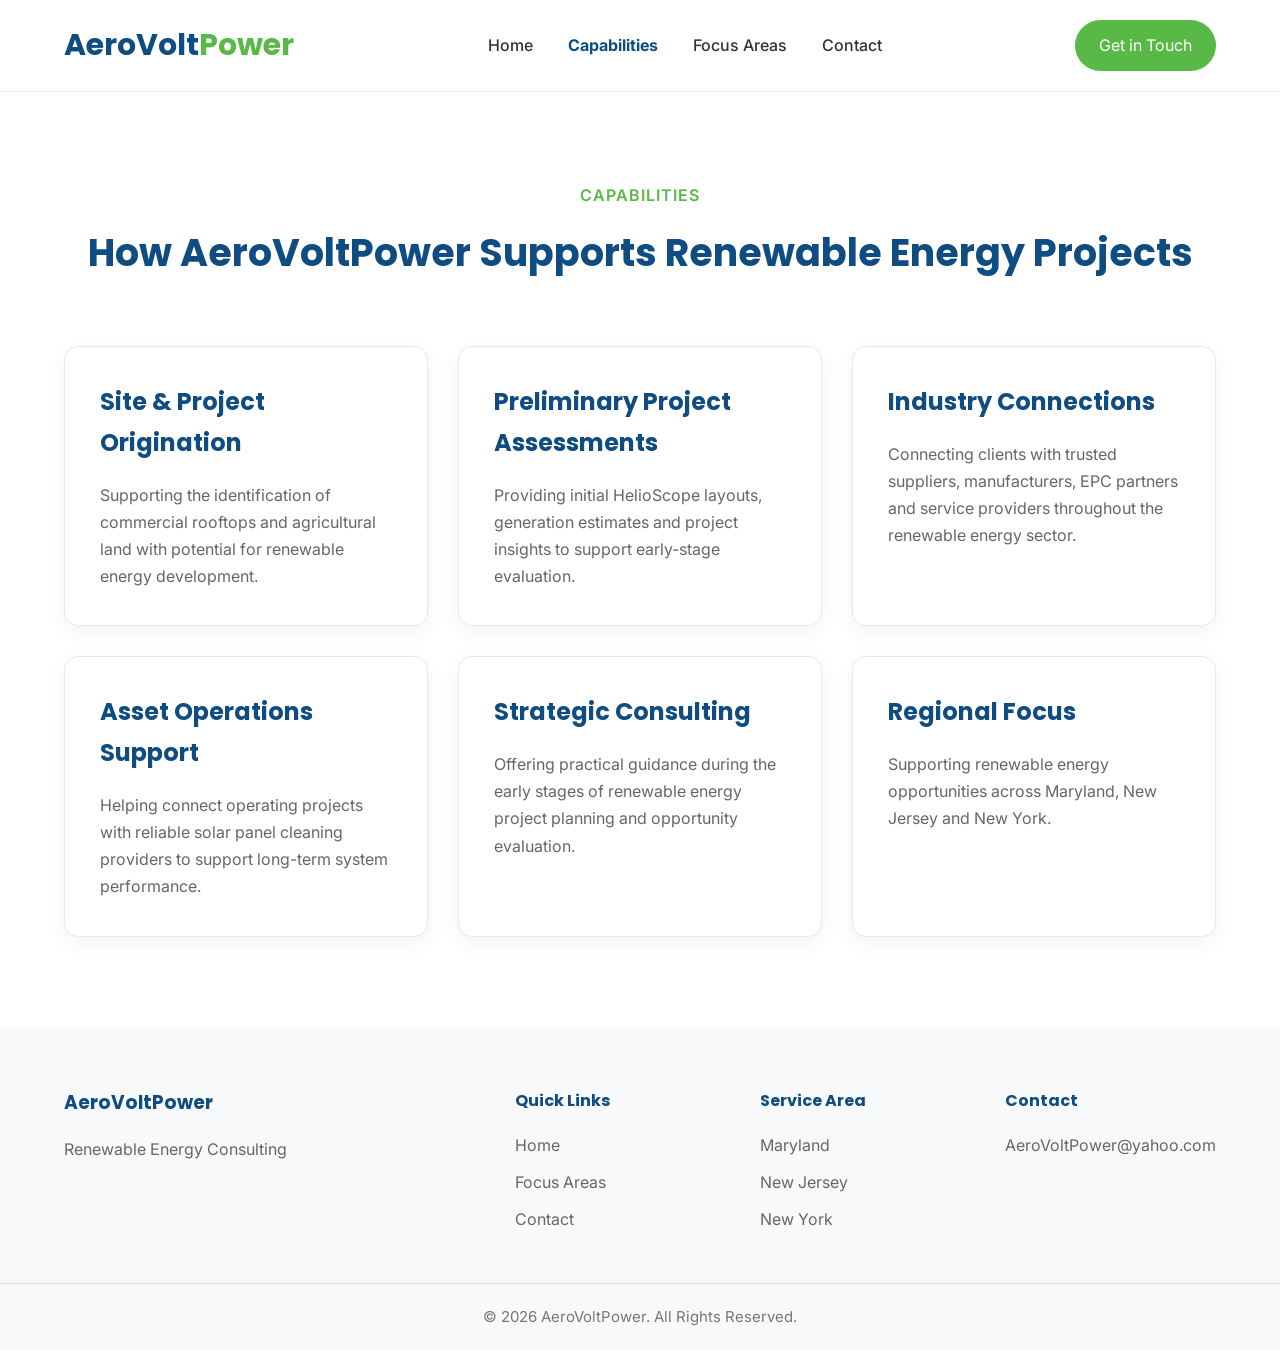
==== capabilities.html @ bcbb5c23 "Added capabilities page" ====
<!DOCTYPE html>
<html lang="en">

<head>
    <meta charset="UTF-8">
    <meta name="viewport" content="width=device-width, initial-scale=1.0">

    <title>Capabilities | AeroVoltPower</title>

    <meta name="description"
        content="Explore AeroVoltPower's renewable energy consulting capabilities for Community Solar, Battery Energy Storage Systems (BESS), and Agrivoltaics.">

    <link rel="preconnect" href="https://fonts.googleapis.com">
    <link rel="preconnect" href="https://fonts.gstatic.com" crossorigin>

    <link href="https://fonts.googleapis.com/css2?family=Inter:wght@300;400;500;600&family=Poppins:wght@500;600;700&display=swap"
        rel="stylesheet">

    <link rel="stylesheet" href="style.css">
</head>

<body>

<header>

<div class="container">

<a href="index.html" class="logo">
AeroVolt<span>Power</span>
</a>

<nav>

<ul>

<li><a href="index.html">Home</a></li>
<li><a href="capabilities.html">Capabilities</a></li>
<li><a href="focus-areas.html">Focus Areas</a></li>
<li><a href="contact.html">Contact</a></li>

</ul>

</nav>

<a href="contact.html" class="btn-nav">

Get in Touch

</a>

</div>

</header>

<section>

<div class="container">

<div class="section-heading">

<span>Capabilities</span>

<h2>How AeroVoltPower Supports Renewable Energy Projects</h2>

</div>

<div class="cards">

<div class="card">

<h3>Site & Project Origination</h3>

<p>
Supporting the identification of commercial rooftops and agricultural land with
potential for renewable energy development.
</p>

</div>

<div class="card">

<h3>Preliminary Project Assessments</h3>

<p>
Providing initial HelioScope layouts, generation estimates and project insights
to support early-stage evaluation.
</p>

</div>

<div class="card">

<h3>Industry Connections</h3>

<p>
Connecting clients with trusted suppliers, manufacturers, EPC partners and
service providers throughout the renewable energy sector.
</p>

</div>

<div class="card">

<h3>Asset Operations Support</h3>

<p>
Helping connect operating projects with reliable solar panel cleaning providers
to support long-term system performance.
</p>

</div>

<div class="card">

<h3>Strategic Consulting</h3>

<p>
Offering practical guidance during the early stages of renewable energy project
planning and opportunity evaluation.
</p>

</div>

<div class="card">

<h3>Regional Focus</h3>

<p>
Supporting renewable energy opportunities across Maryland, New Jersey and New
York.
</p>

</div>

</div>

</div>

</section>

<footer>

<div class="container footer-content">

<div>

<h3>AeroVoltPower</h3>

<p>Renewable Energy Consulting</p>

</div>

<div>

<h4>Quick Links</h4>

<p><a href="index.html">Home</a></p>

<p><a href="focus-areas.html">Focus Areas</a></p>

<p><a href="contact.html">Contact</a></p>

</div>

<div>

<h4>Service Area</h4>

<p>Maryland</p>

<p>New Jersey</p>

<p>New York</p>

</div>

<div>

<h4>Contact</h4>

<p>AeroVoltPower@yahoo.com</p>

</div>

</div>

<div class="copyright">

© 2026 AeroVoltPower. All Rights Reserved.

</div>

</footer>

<script src="script.js"></script>

</body>

</html>
---- style.css ----
/* ===========================
   AeroVoltPower Website
   Global Styles
=========================== */

*{
    margin:0;
    padding:0;
    box-sizing:border-box;
}

html{
    scroll-behavior:smooth;
}

body{
    font-family:'Inter',sans-serif;
    color:#333;
    background:#ffffff;
    line-height:1.7;
}

img{
    max-width:100%;
    display:block;
}

a{
    text-decoration:none;
}

ul{
    list-style:none;
}

.container{
    width:90%;
    max-width:1200px;
    margin:auto;
}

/* ===========================
   Header
=========================== */

header{

    position:sticky;
    top:0;
    z-index:1000;

    background:#ffffff;

    border-bottom:1px solid #ececec;

}

header .container{

    display:flex;

    justify-content:space-between;

    align-items:center;

    padding:20px 0;

}

.logo{

    font-size:30px;

    font-family:'Poppins',sans-serif;

    font-weight:700;

    color:#0F4C81;

}

.logo span{

    color:#58B947;

}

nav ul{

    display:flex;

    gap:35px;

}

nav a{

    color:#333;

    font-weight:500;

    transition:.3s;

}
nav a.active{

    color:#0F4C81;

    font-weight:700;

}

nav a:hover{

    color:#0F4C81;

}

.btn-nav{

    background:#58B947;

    color:#fff;

    padding:12px 24px;

    border-radius:30px;

    transition:.3s;

}

.btn-nav:hover{

    background:#0F4C81;

}

/* ===========================
   Hero
=========================== */

.hero{

    padding:90px 0;

}

.hero-grid{

    display:grid;

    grid-template-columns:1fr 1fr;

    align-items:center;

    gap:70px;

}

.tagline{

    color:#58B947;

    font-weight:600;

    letter-spacing:1px;

    text-transform:uppercase;

}

.hero h1{

    font-family:'Poppins',sans-serif;

    font-size:52px;

    color:#0F4C81;

    line-height:1.15;

    margin:18px 0;

}

.hero p{

    font-size:18px;

    color:#555;

    margin-bottom:35px;

}

.btn-primary{

    display:inline-block;

    background:#58B947;

    color:#fff;

    padding:15px 34px;

    border-radius:35px;

    transition:.3s;

}

.btn-primary:hover{

    background:#0F4C81;

}

.hero-image img{

    border-radius:16px;

    box-shadow:0 20px 50px rgba(0,0,0,.15);

}
/* ===========================
   Section Headings
=========================== */

section{
    padding:90px 0;
}

.section-heading{
    text-align:center;
    margin-bottom:60px;
}

.section-heading span{
    color:#58B947;
    text-transform:uppercase;
    font-weight:600;
    letter-spacing:1px;
}

.section-heading h2{
    margin-top:12px;
    font-size:38px;
    color:#0F4C81;
    font-family:'Poppins',sans-serif;
}

/* ===========================
   About
=========================== */

.about-content{
    max-width:900px;
    margin:auto;
    text-align:center;
}

.about-content p{
    margin-bottom:24px;
    font-size:18px;
    color:#555;
}

/* ===========================
   Cards
=========================== */

.cards{

    display:grid;

    grid-template-columns:repeat(3,1fr);

    gap:30px;

}

.card{

    background:#fff;

    padding:35px;

    border-radius:14px;

    border:1px solid #e8e8e8;

    transition:.35s;

    box-shadow:0 6px 20px rgba(0,0,0,.05);

}

.card:hover{

    transform:translateY(-8px);

    box-shadow:0 15px 40px rgba(0,0,0,.12);

}

.card h3{

    color:#0F4C81;

    margin-bottom:18px;

    font-size:24px;

    font-family:'Poppins',sans-serif;

}

.card p{

    color:#666;

}

/* ===========================
   Focus Areas
=========================== */

.focus-areas{

    background:#f7fafc;

}

/* ===========================
   Service Area
=========================== */

.service-area{

    text-align:center;

}

.states{

    display:flex;

    justify-content:center;

    gap:30px;

    margin-top:40px;

    flex-wrap:wrap;

}

.state{

    padding:18px 36px;

    border-radius:40px;

    background:#0F4C81;

    color:#fff;

    font-weight:600;

    min-width:180px;

}
/* ===========================
   CTA Section
=========================== */

.cta{

    background:#0F4C81;

    color:#ffffff;

    text-align:center;

}

.cta h2{

    font-family:'Poppins',sans-serif;

    font-size:40px;

    margin-bottom:20px;

}

.cta p{

    max-width:760px;

    margin:0 auto 35px;

    font-size:18px;

}

.cta .btn-primary{

    background:#58B947;

}

.cta .btn-primary:hover{

    background:#ffffff;

    color:#0F4C81;

}

/* ===========================
   Footer
=========================== */

footer{

    background:#f8f9fa;

    padding:60px 0 20px;

}

.footer-content{

    display:grid;

    grid-template-columns:2fr 1fr 1fr 1fr;

    gap:40px;

    margin-bottom:40px;

}

.footer-content h3,
.footer-content h4{

    color:#0F4C81;

    margin-bottom:18px;

    font-family:'Poppins',sans-serif;

}

.footer-content p,
.footer-content a{

    color:#666;

    margin-bottom:10px;

    display:block;

}

.footer-content a:hover{

    color:#58B947;

}

.copyright{

    text-align:center;

    border-top:1px solid #ddd;

    padding-top:20px;

    color:#777;

    font-size:15px;

}

/* ===========================
   Responsive
=========================== */

@media (max-width:992px){

.hero-grid{

grid-template-columns:1fr;

text-align:center;

}

.hero h1{

font-size:40px;

}

.cards{

grid-template-columns:1fr;

}

.footer-content{

grid-template-columns:1fr 1fr;

}

nav ul{

gap:20px;

}

}

@media (max-width:768px){

header .container{

flex-direction:column;

gap:20px;

}

nav ul{

flex-direction:column;

align-items:center;

gap:15px;

}

.hero{

padding:60px 0;

}

.hero h1{

font-size:32px;

}

.section-heading h2{

font-size:30px;

}

.footer-content{

grid-template-columns:1fr;

text-align:center;

}

.states{

flex-direction:column;

align-items:center;

}

.btn-nav,
.btn-primary{

display:inline-block;

}

}
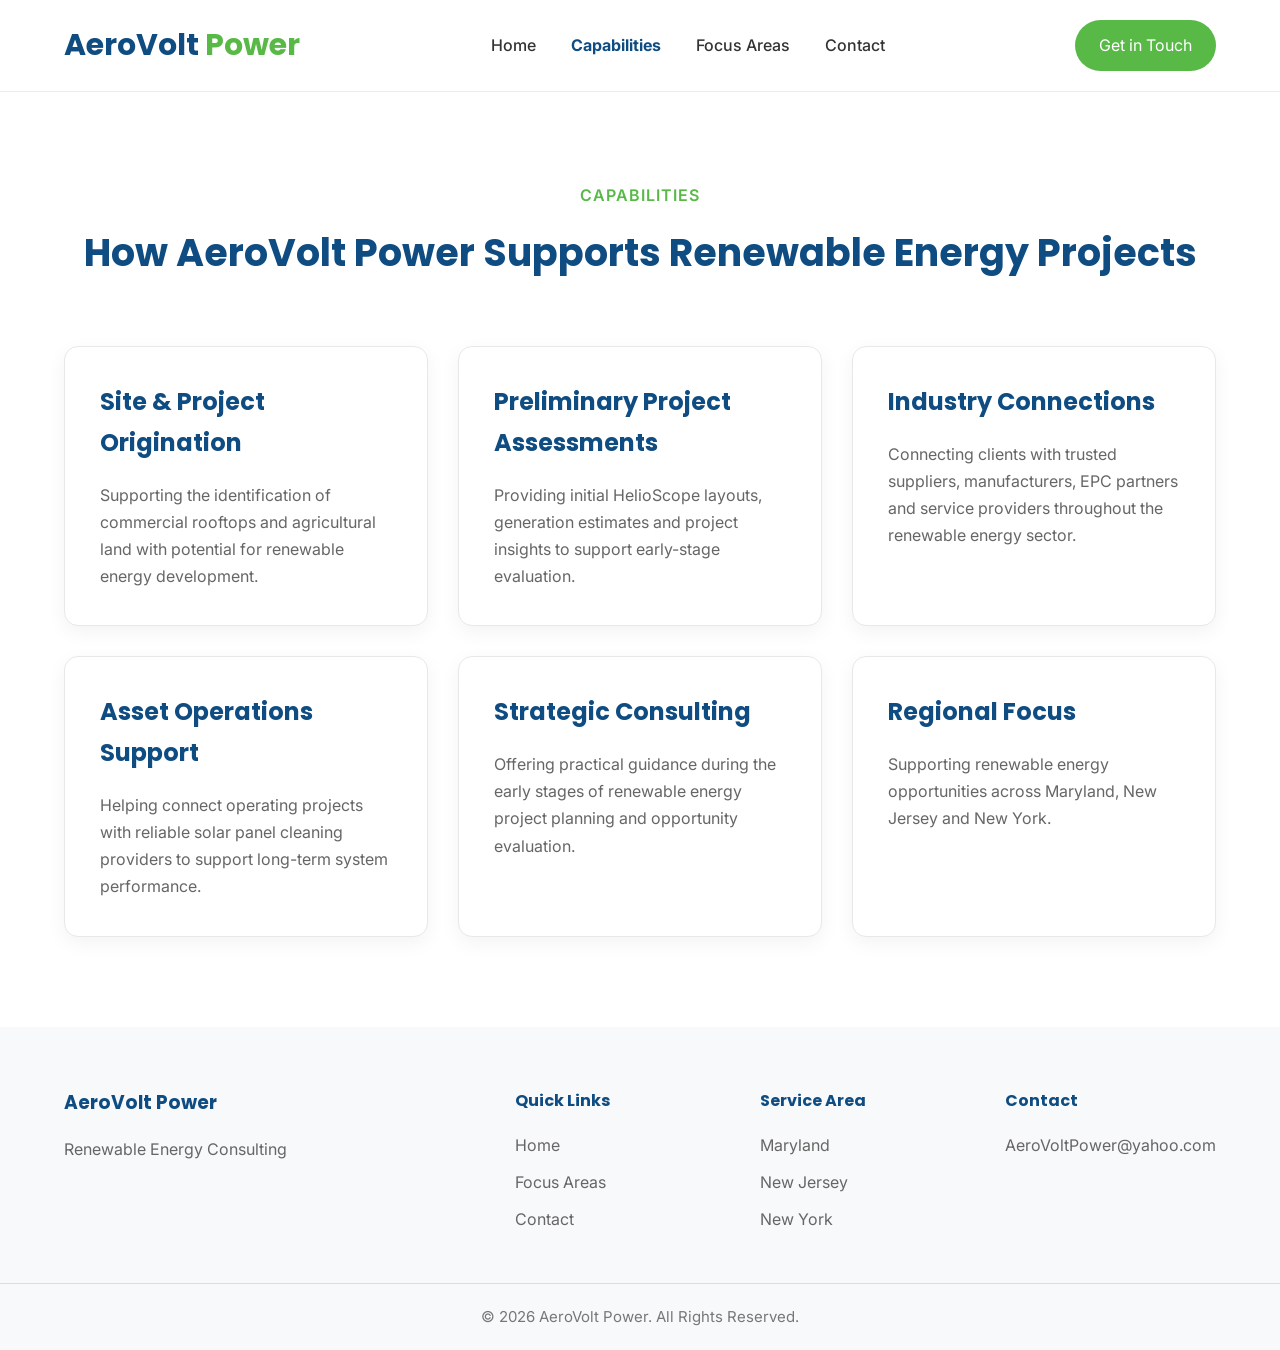
==== commit 56a0a9d2: "Update capabilities.html" ====
--- a/capabilities.html
+++ b/capabilities.html
@@ -5,10 +5,10 @@
     <meta charset="UTF-8">
     <meta name="viewport" content="width=device-width, initial-scale=1.0">
 
-    <title>Capabilities | AeroVoltPower</title>
+    <title>Capabilities | AeroVolt Power</title>
 
     <meta name="description"
-        content="Explore AeroVoltPower's renewable energy consulting capabilities for Community Solar, Battery Energy Storage Systems (BESS), and Agrivoltaics.">
+        content="Explore AeroVolt Power's renewable energy consulting capabilities for Community Solar, Battery Energy Storage Systems (BESS), and Agrivoltaics.">
 
     <link rel="preconnect" href="https://fonts.googleapis.com">
     <link rel="preconnect" href="https://fonts.gstatic.com" crossorigin>
@@ -26,7 +26,7 @@
 <div class="container">
 
 <a href="index.html" class="logo">
-AeroVolt<span>Power</span>
+AeroVolt <span>Power</span>
 </a>
 
 <nav>
@@ -60,7 +60,7 @@
 
 <span>Capabilities</span>
 
-<h2>How AeroVoltPower Supports Renewable Energy Projects</h2>
+<h2>How AeroVolt Power Supports Renewable Energy Projects</h2>
 
 </div>
 
@@ -144,7 +144,7 @@
 
 <div>
 
-<h3>AeroVoltPower</h3>
+<h3>AeroVolt Power</h3>
 
 <p>Renewable Energy Consulting</p>
 
@@ -186,7 +186,7 @@
 
 <div class="copyright">
 
-© 2026 AeroVoltPower. All Rights Reserved.
+© 2026 AeroVolt Power. All Rights Reserved.
 
 </div>
 
--- a/style.css
+++ b/style.css
@@ -218,9 +218,27 @@
 
 .hero-image img{
 
-    border-radius:16px;
-
-    box-shadow:0 20px 50px rgba(0,0,0,.15);
+    width:100%;
+
+    max-width:650px;
+
+    height:auto;
+
+    display:block;
+
+    border-radius:18px;
+
+    box-shadow:0 25px 60px rgba(0,0,0,.18);
+
+    transition:transform .4s ease, box-shadow .4s ease;
+
+}
+
+.hero-image img:hover{
+
+    transform:translateY(-6px);
+
+    box-shadow:0 35px 70px rgba(0,0,0,.22);
 
 }
 /* ===========================
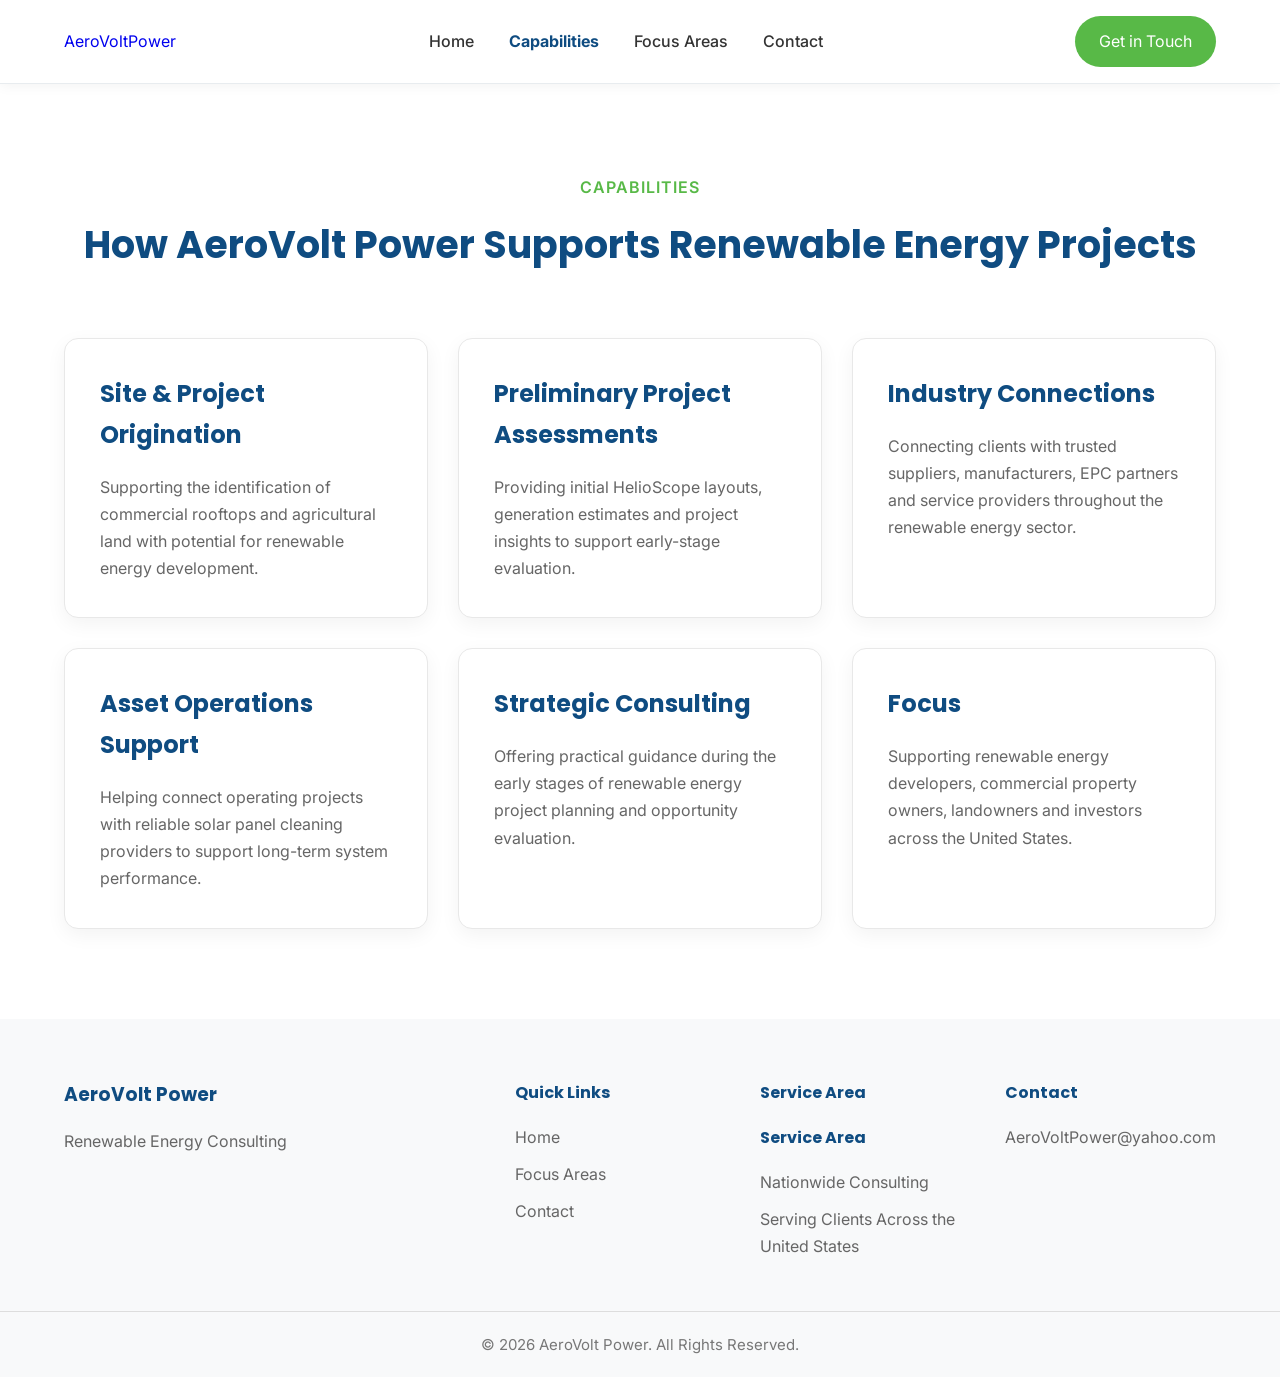
==== commit ca4db0bb: "Update capabilities.html" ====
--- a/capabilities.html
+++ b/capabilities.html
@@ -123,11 +123,10 @@
 
 <div class="card">
 
-<h3>Regional Focus</h3>
+<h3>Focus</h3>
 
 <p>
-Supporting renewable energy opportunities across Maryland, New Jersey and New
-York.
+Supporting renewable energy developers, commercial property owners, landowners and investors across the United States.
 </p>
 
 </div>
@@ -166,11 +165,11 @@
 
 <h4>Service Area</h4>
 
-<p>Maryland</p>
+<h4>Service Area</h4>
 
-<p>New Jersey</p>
+<p>Nationwide Consulting</p>
 
-<p>New York</p>
+<p>Serving Clients Across the United States</p>
 
 </div>
 
--- a/style.css
+++ b/style.css
@@ -1,5 +1,5 @@
 /* ===========================
-   AeroVoltPower Website
+   AeroVolt Power Website
    Global Styles
 =========================== */
 
@@ -49,9 +49,13 @@
     top:0;
     z-index:1000;
 
-    background:#ffffff;
-
-    border-bottom:1px solid #ececec;
+    background:rgba(255,255,255,0.98);
+
+    backdrop-filter:blur(10px);
+
+    border-bottom:1px solid #e8ecef;
+
+    box-shadow:0 2px 12px rgba(0,0,0,.05);
 
 }
 
@@ -63,26 +67,32 @@
 
     align-items:center;
 
-    padding:20px 0;
+    padding:16px 0;
 
 }
 
 .logo{
 
-    font-size:30px;
-
-    font-family:'Poppins',sans-serif;
-
-    font-weight:700;
-
-    color:#0F4C81;
-
-}
-
-.logo span{
-
-    color:#58B947;
-
+    display:flex;
+
+    align-items:center;
+
+    text-decoration:none;
+
+    transition:all .3s ease;
+
+}
+
+.logo:hover{
+
+    opacity:.9;
+
+}
+
+.logo img{
+    max-height:42px;
+    width:auto;
+    display:block;
 }
 
 nav ul{
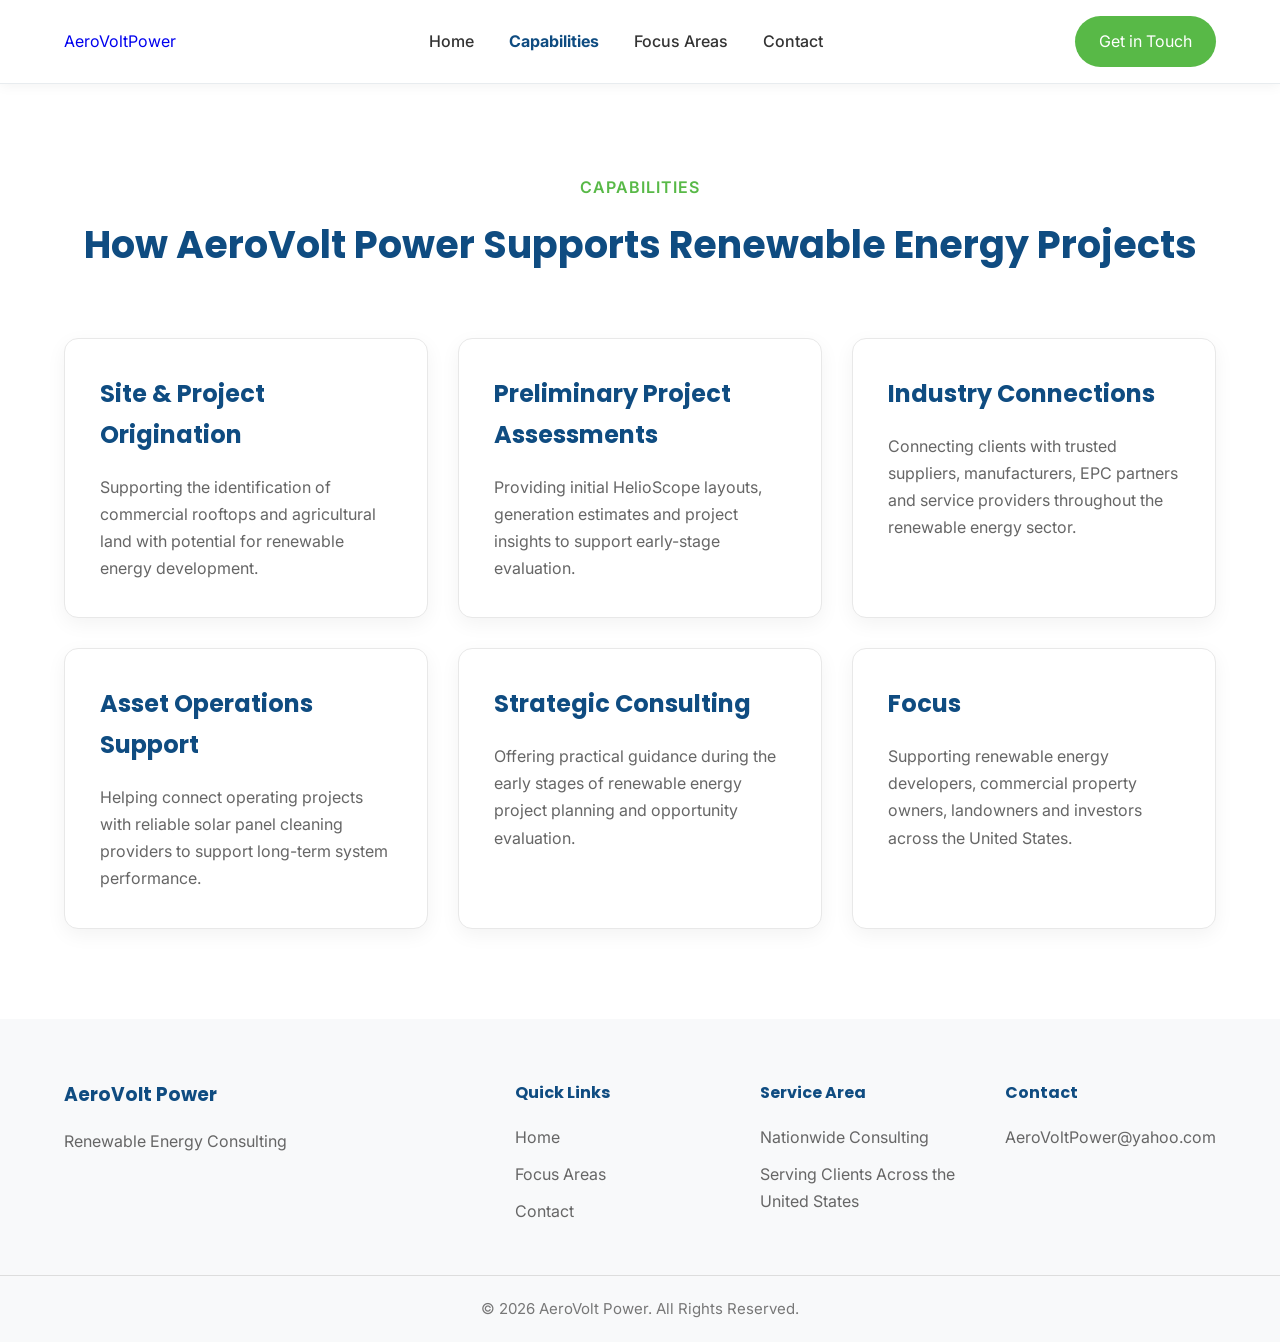
==== commit 19a0dad6: "Update capabilities.html" ====
--- a/capabilities.html
+++ b/capabilities.html
@@ -165,8 +165,6 @@
 
 <h4>Service Area</h4>
 
-<h4>Service Area</h4>
-
 <p>Nationwide Consulting</p>
 
 <p>Serving Clients Across the United States</p>
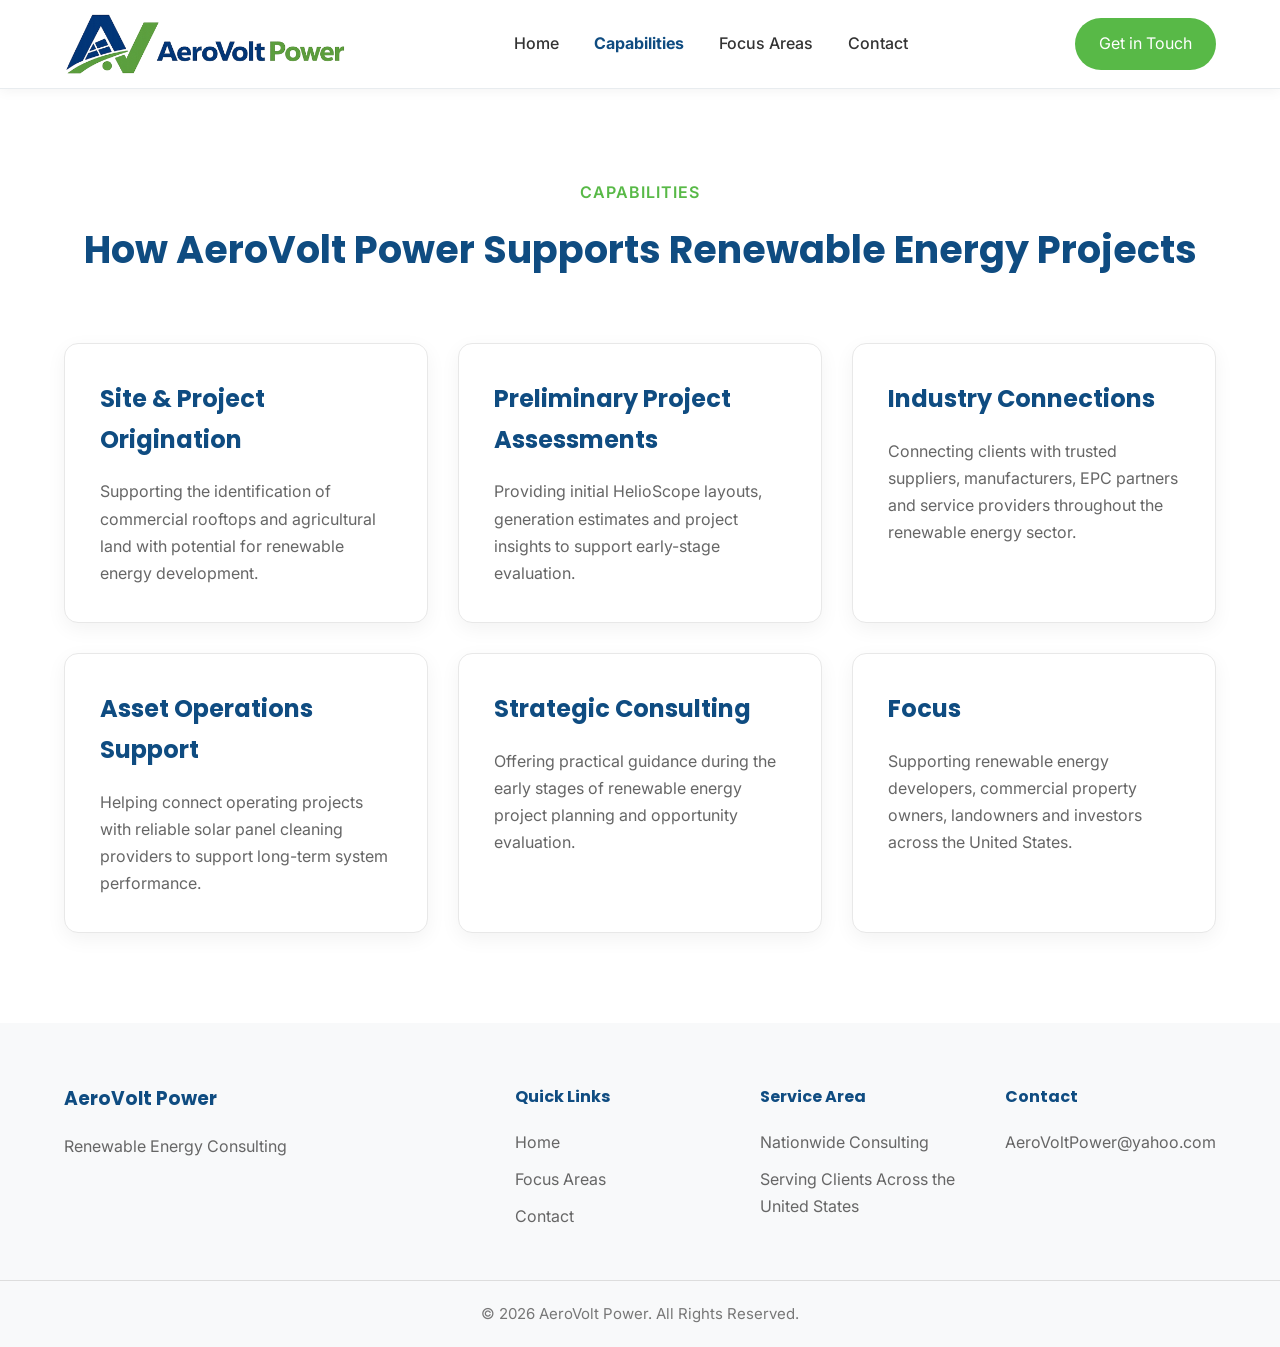
==== commit fdb2dd92: "Update capabilities.html" ====
--- a/capabilities.html
+++ b/capabilities.html
@@ -26,7 +26,7 @@
 <div class="container">
 
 <a href="index.html" class="logo">
-AeroVolt <span>Power</span>
+    <img src="logo.PNG" alt="AeroVolt Power Logo">
 </a>
 
 <nav>
--- a/style.css
+++ b/style.css
@@ -67,7 +67,7 @@
 
     align-items:center;
 
-    padding:16px 0;
+    padding:14px 0;
 
 }
 
@@ -90,7 +90,7 @@
 }
 
 .logo img{
-    max-height:42px;
+    height:60px;
     width:auto;
     display:block;
 }
